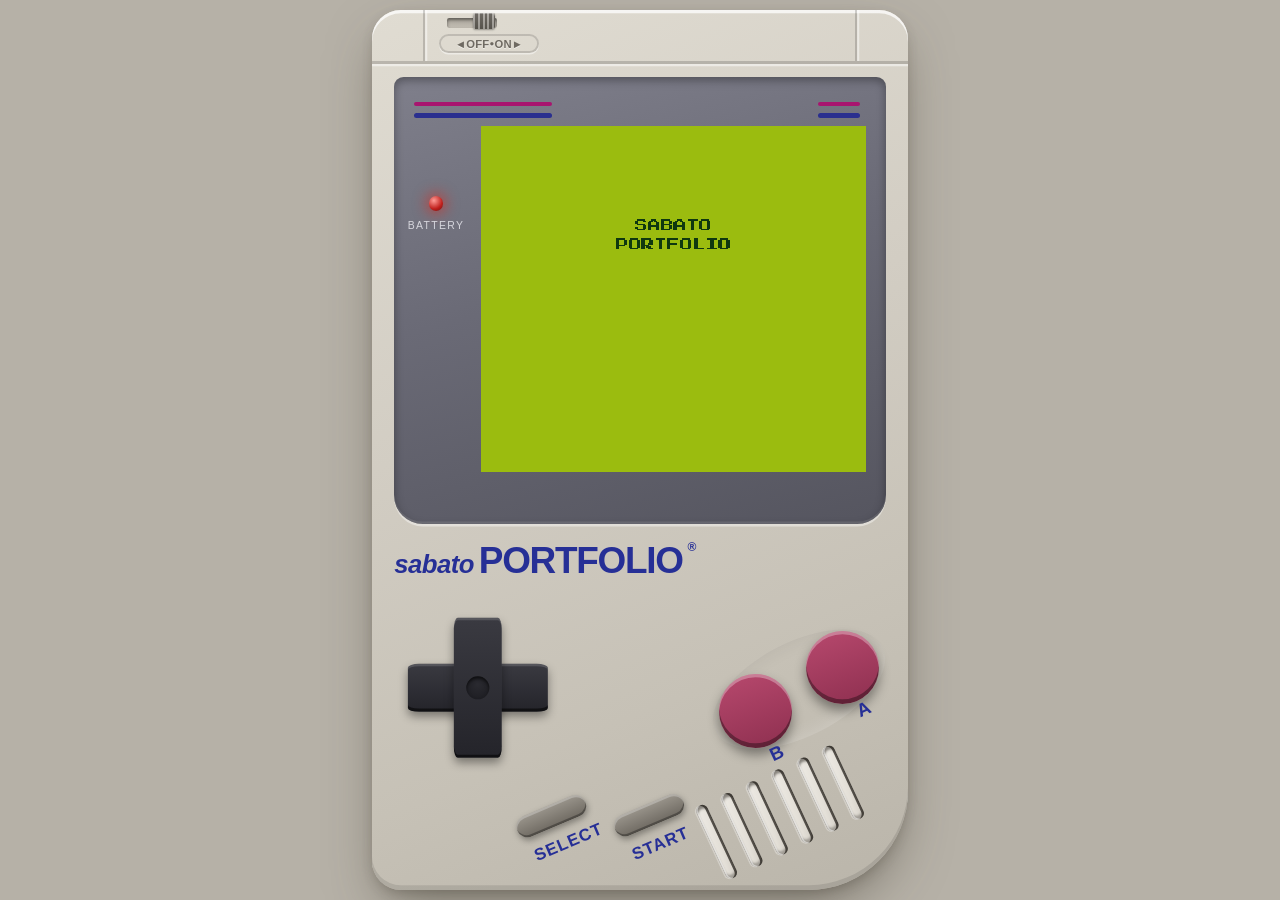
==== index.html @ 958992cc "Tasti e serigrafie più vicini alla foto Attorno ad A e B c'è una conca ovale inclinata come il loro " ====
<!DOCTYPE html>
<html lang="it">
<head>
<meta charset="utf-8">
<meta name="viewport" content="width=device-width, initial-scale=1, viewport-fit=cover">
<title>Sabato Portfolio</title>
<link rel="stylesheet" href="css/shell.css">
<link rel="stylesheet" href="css/screen.css">
</head>
<body>

<div class="deck" id="console">

  <!-- Labbro superiore: interruttore, solco orizzontale e i due solchi
       verticali vicino agli angoli. -->
  <div class="lip">
    <button class="power" id="power" type="button" aria-label="Accensione">
      <span class="power-rail"><span class="power-knob"></span></span>
      <span class="power-plate">&#9668;OFF<span>&#9679;</span>ON&#9658;</span>
    </button>
    <i class="lip-seam" aria-hidden="true"></i>
    <i class="lip-notch l" aria-hidden="true"></i>
    <i class="lip-notch r" aria-hidden="true"></i>
  </div>

  <!-- Cornice e schermo -->
  <div class="panel">
    <div class="panel-top">
      <span class="strip long"><i></i><i></i></span>
      <span class="strip short"><i></i><i></i></span>
    </div>
    <div class="panel-body">
      <div class="panel-side">
        <span class="led-dot" id="led"></span>
        <span class="led-label">BATTERY</span>
      </div>
      <div class="lcd">
        <canvas id="screen" width="240" height="216"></canvas>
      </div>
    </div>
  </div>

  <div class="brandbar">
    <div class="wordmark"><i>sabato</i><b>PORTFOLIO</b><sup>&reg;</sup></div>
  </div>

  <div class="controls">

    <!-- Croce direzionale -->
    <div class="pad-col">
      <div class="dpad">
        <span class="dpad-arm h"></span>
        <span class="dpad-arm v"></span>
        <span class="dpad-dot"></span>
        <button class="dpad-hit up"    data-btn="up"    type="button" aria-label="Su"></button>
        <button class="dpad-hit down"  data-btn="down"  type="button" aria-label="Giù"></button>
        <button class="dpad-hit left"  data-btn="left"  type="button" aria-label="Sinistra"></button>
        <button class="dpad-hit right" data-btn="right" type="button" aria-label="Destra"></button>
      </div>
    </div>

    <!-- Tasti azione -->
    <div class="ab-col">
      <div class="ab">
        <span class="ab-pad"></span>
        <button class="round b" data-btn="b" type="button" aria-label="B"></button>
        <span class="ab-label lb">B</span>
        <button class="round a" data-btn="a" type="button" aria-label="A"></button>
        <span class="ab-label la">A</span>
      </div>
    </div>

  </div>

  <div class="bottombar">
    <div class="pills">
      <span class="pill-wrap">
        <button class="pill" data-btn="select" type="button" aria-label="Select"></button>
        <span class="pill-label">SELECT</span>
      </span>
      <span class="pill-wrap">
        <button class="pill" data-btn="start" type="button" aria-label="Start"></button>
        <span class="pill-label">START</span>
      </span>
    </div>
    <div class="speaker"><i></i><i></i><i></i><i></i><i></i><i></i></div>
  </div>

</div>

<script type="module" src="js/main.js"></script>
</body>
</html>
---- css/shell.css ----
/* Disposizione della console.
   Verticale, uguale su tutti gli schermi: labbro con l'interruttore, schermo,
   logotipo, comandi, Start/Select e altoparlante.
   Lo sfondo della pagina è dello stesso grigio della plastica, solo un po' più
   scuro: il corpo della console ci si stacca sopra grazie all'ombra e a un
   bordo più chiaro, invece che per contrasto di colore.

   `--k` è il lato di un pixel del canvas in pixel veri. Tutto il resto è
   espresso in multipli di --k, quindi la console si ridimensiona intera
   cambiando quel solo numero. Le due divisioni qui sotto sono le proporzioni
   del corpo: 334 di larghezza per 548 di altezza.

     larghezza = 14 (bordo) + 306 (pannello) + 14 (bordo)                     = 334
     altezza   = 4 + 28 (labbro) + 10 + 278 (pannello) + 8 + 30 (logotipo)
                   + 12 + 104 (comandi) + 10 + 52 (barra bassa) + 12          = 548

   Se si cambia l'altezza di una banda va aggiornato anche il 548, che compare
   in quattro punti: qui, in `.deck`, nel `@supports` subito sotto e nelle due
   varianti dentro `@media (max-width: 700px)`. Altrimenti la console esce
   dalla finestra.

   Le misure dei dettagli (inclinazioni, distanze, corpi dei caratteri) sono
   prese dalla foto di un DMG-01 e riportate in unità di --k. */

*, *::before, *::after { box-sizing: border-box; margin: 0; padding: 0; }

html, body { height: 100%; }

body {
  display: grid;
  place-items: center;
  overflow: hidden;
  background: #b6b1a7;   /* grigio della plastica, un tono sotto al corpo */
  font-family: "Helvetica Neue", Arial, system-ui, sans-serif;
  -webkit-tap-highlight-color: transparent;
}

.deck {
  --ink: #262f96;   /* il blu delle serigrafie */
  --corpo: 306;     /* larghezza del pannello in unità di --k */
  --k: min((100vw - 20px) / 334, (100vh - 20px) / 548);

  position: relative;
  display: flex;
  flex-direction: column;
  align-items: center;
  justify-content: center;
  width: calc(334 * var(--k));
  height: calc(548 * var(--k));
  padding: calc(4 * var(--k)) calc(14 * var(--k)) calc(12 * var(--k));
  user-select: none;
  touch-action: manipulation;

  background: linear-gradient(158deg, #e0dcd2 0%, #d2cdc3 42%, #c6c1b6 74%, #bab5aa 100%);
  border-radius: calc(18 * var(--k)) calc(18 * var(--k)) calc(62 * var(--k)) calc(18 * var(--k));
  box-shadow:
    0 calc(14 * var(--k)) calc(34 * var(--k)) calc(-8 * var(--k)) rgba(60, 54, 44, .55),
    0 calc(3 * var(--k)) calc(8 * var(--k)) calc(-2 * var(--k)) rgba(60, 54, 44, .3),
    inset 0 calc(2 * var(--k)) 0 rgba(255, 255, 255, .75),
    inset 0 calc(-3 * var(--k)) 0 rgba(0, 0, 0, .1);
}

@supports (height: 100dvh) {
  .deck { --k: min((100vw - 20px) / 334, (100dvh - 20px) / 548); }
}

.deck button {
  border: 0;
  padding: 0;
  -webkit-appearance: none;
  appearance: none;
  font: inherit;
  color: inherit;
  cursor: pointer;
}

/* ---------- labbro superiore ---------- */

/* Sull'originale la fascia in alto è un labbro rialzato, delimitato da un
   solco che attraversa tutta la larghezza e da due solchi verticali vicino
   agli angoli. I solchi sono incisi, quindi ognuno è una riga scura con
   subito accanto una riga chiara: la luce viene da sopra a sinistra.
   Le tre linee si posizionano sul corpo, non sul labbro, così ignorano il
   padding e arrivano ai bordi. */
.lip {
  flex: 0 0 auto;
  width: 100%;
  height: calc(28 * var(--k));
  display: flex;
  align-items: flex-start;
}

.lip-seam, .lip-notch {
  position: absolute;
  background: rgba(0, 0, 0, .17);
  pointer-events: none;
}

.lip-seam {
  left: 0;
  right: 0;
  top: calc(32 * var(--k));
  height: calc(1.4 * var(--k));
  box-shadow: 0 calc(1.4 * var(--k)) 0 rgba(255, 255, 255, .5);
}

.lip-notch {
  top: 0;
  height: calc(32 * var(--k));
  width: calc(1.4 * var(--k));
  box-shadow: calc(1.4 * var(--k)) 0 0 rgba(255, 255, 255, .5);
}

.lip-notch.l { left: 9.5%; }
.lip-notch.r { left: 90%; }

/* ---------- interruttore ---------- */

/* Ovale inciso con dentro ◄OFF•ON►, e sopra la feritoia in cui scorre il
   cursore: sulla foto il cursore sta sopra la parte sinistra dell'ovale, non
   accanto. */
.power {
  position: relative;
  flex: 0 0 auto;
  margin-left: calc(28 * var(--k));
  margin-top: calc(1 * var(--k));
  width: calc(62 * var(--k));
  height: calc(22 * var(--k));
  background: transparent;
}

.power-rail {
  position: absolute;
  top: 0;
  left: 8%;
  width: 50%;
  height: calc(6 * var(--k));
  border-radius: calc(1.5 * var(--k));
  background: linear-gradient(#a9a49a, #c2bdb3);
  box-shadow: inset 0 calc(1.2 * var(--k)) calc(2 * var(--k)) rgba(0, 0, 0, .45);
}

.power-knob {
  position: absolute;
  top: calc(-3 * var(--k));
  bottom: calc(-1 * var(--k));
  left: 52%;
  width: 44%;
  border-radius: calc(1.5 * var(--k));
  background:
    repeating-linear-gradient(90deg,
      rgba(255, 255, 255, .3) 0, rgba(255, 255, 255, .3) calc(1.2 * var(--k)),
      rgba(0, 0, 0, .22) calc(1.2 * var(--k)), rgba(0, 0, 0, .22) calc(3 * var(--k))),
    linear-gradient(#8d8880, #6d6961);
  box-shadow: inset 0 1px 0 rgba(255, 255, 255, .35), 0 1px 2px rgba(0, 0, 0, .35);
  transition: left .12s ease-out;
}

.deck.off .power-knob { left: 2%; }

.power-plate {
  position: absolute;
  left: 0;
  right: 0;
  bottom: 0;
  height: calc(12 * var(--k));
  display: flex;
  align-items: center;
  justify-content: center;
  border-radius: 999px;
  font-size: calc(7 * var(--k));
  font-weight: 700;
  letter-spacing: .02em;
  color: #6f6a62;
  white-space: nowrap;
  text-shadow: 0 calc(.8 * var(--k)) 0 rgba(255, 255, 255, .55);
  box-shadow:
    inset 0 0 0 calc(1.2 * var(--k)) rgba(0, 0, 0, .14),
    0 calc(1 * var(--k)) 0 rgba(255, 255, 255, .45);
}

.power-plate span { font-size: .7em; vertical-align: .15em; }

/* ---------- cornice e schermo ---------- */

/* Come sull'originale la cornice è più larga a sinistra: lì stanno il LED e la
   scritta BATTERY. Sopra lo schermo c'è la fascia con le due coppie di righe
   colorate — lunga a sinistra, corta a destra, come sulla foto, dove in mezzo
   passa la scritta di Nintendo che qui non si riproduce.
   larghezza = 8 (bordo) + 36 (striscia) + 10 (stacco) + 240 (schermo) + 12 (bordo) = 306
   altezza   = 10 (bordo) + 20 (fascia) + 8 + 216 (schermo) + 24 (bordo)            = 278 */
.panel {
  flex: 0 0 auto;
  margin-top: calc(10 * var(--k));
  width: calc(var(--corpo) * var(--k));
  height: calc(278 * var(--k));
  padding: calc(10 * var(--k)) calc(12 * var(--k)) calc(24 * var(--k)) calc(8 * var(--k));
  display: flex;
  flex-direction: column;
  border-radius: calc(6 * var(--k)) calc(6 * var(--k)) calc(18 * var(--k)) calc(18 * var(--k));
  background: linear-gradient(165deg, #7f7f8b 0%, #6a6a76 45%, #55555f 100%);
  box-shadow:
    inset 0 calc(2 * var(--k)) calc(6 * var(--k)) rgba(0, 0, 0, .35),
    inset 0 calc(-1.5 * var(--k)) 0 rgba(255, 255, 255, .12),
    0 calc(1.5 * var(--k)) 0 rgba(255, 255, 255, .4);
}

.panel-top {
  flex: 0 0 auto;
  height: calc(20 * var(--k));
  padding: 0 calc(4 * var(--k));
  display: flex;
  align-items: center;
  justify-content: space-between;
}

.strip { display: flex; flex-direction: column; gap: calc(4 * var(--k)); }

.strip i { display: block; height: calc(3 * var(--k)); border-radius: 999px; }
.strip i:first-child { background: #a8156f; }
.strip i:last-child  { background: #2a2f8f; }

.strip.long  i { width: calc(86 * var(--k)); }
.strip.short i { width: calc(26 * var(--k)); }

.panel-body {
  flex: 1 1 auto;
  display: flex;
  align-items: flex-start;
  gap: calc(10 * var(--k));
}

/* Sulla foto il LED sta a un quarto dell'altezza dello schermo, non in cima. */
.panel-side {
  width: calc(36 * var(--k));
  padding-top: calc(44 * var(--k));
  display: flex;
  flex-direction: column;
  align-items: center;
  gap: calc(6 * var(--k));
}

.led-dot {
  width: calc(9 * var(--k));
  height: calc(9 * var(--k));
  border-radius: 50%;
  background: radial-gradient(circle at 35% 30%, #ff9a94, #c0201c 60%, #6d0f0d);
  box-shadow: 0 0 calc(8 * var(--k)) calc(2 * var(--k)) rgba(220, 40, 30, .55);
}

.deck.off .led-dot {
  background: radial-gradient(circle at 35% 30%, #7c605e, #4d2b2a 60%, #331b1a);
  box-shadow: none;
}

.led-label {
  font-size: calc(6.5 * var(--k));
  font-weight: 500;          /* sull'originale è una serigrafia sottile */
  letter-spacing: .13em;
  color: #d6d6dd;
  white-space: nowrap;
}

.lcd {
  width: calc(240 * var(--k));
  height: calc(216 * var(--k));
  background: #9bbc0f;
  box-shadow:
    inset 0 0 0 calc(1.5 * var(--k)) rgba(0, 0, 0, .4),
    inset 0 calc(1.5 * var(--k)) calc(5 * var(--k)) rgba(0, 0, 0, .3);
}

/* ---------- logotipo, sotto lo schermo ---------- */

/* Sulla foto il logotipo sta sotto lo schermo e parte dal bordo sinistro
   della cornice: non è centrato. */
.brandbar {
  flex: 0 0 auto;
  margin-top: calc(8 * var(--k));
  width: calc(var(--corpo) * var(--k));
  height: calc(30 * var(--k));
  display: flex;
  align-items: center;
}

.wordmark {
  display: flex;
  align-items: baseline;
  gap: calc(3 * var(--k));
  color: var(--ink);
  white-space: nowrap;
}

.wordmark i { font-size: calc(16 * var(--k)); font-style: italic; font-weight: 700; letter-spacing: -.02em; }
.wordmark b { font-size: calc(23 * var(--k)); font-weight: 900; letter-spacing: -.035em; }
.wordmark sup { font-size: calc(7.5 * var(--k)); font-weight: 700; align-self: flex-start; }

/* ---------- comandi: croce a sinistra, A e B a destra ---------- */

.controls {
  flex: 0 0 auto;
  margin-top: calc(12 * var(--k));
  width: 100%;
  height: calc(104 * var(--k));
  display: flex;
  align-items: center;
  justify-content: space-between;
}

.pad-col, .ab-col { width: calc(104 * var(--k)); }

.dpad { position: relative; width: 100%; aspect-ratio: 1; }

.dpad-arm {
  position: absolute;
  left: 50%;
  top: 50%;
  transform: translate(-50%, -50%);
  border-radius: 8%;
  background: linear-gradient(#3a3a41, #24242a);
  box-shadow:
    inset 0 calc(1.5 * var(--k)) 0 rgba(255, 255, 255, .14),
    inset 0 calc(-2 * var(--k)) 0 rgba(0, 0, 0, .55),
    0 calc(3 * var(--k)) calc(6 * var(--k)) rgba(0, 0, 0, .4);
}

.dpad-arm.h { width: 84%; height: 29%; }
.dpad-arm.v { width: 29%; height: 84%; }

.dpad-dot {
  position: absolute;
  left: 50%;
  top: 50%;
  width: 14%;
  aspect-ratio: 1;
  transform: translate(-50%, -50%);
  border-radius: 50%;
  background: radial-gradient(circle at 50% 35%, #2a2a30, #1b1b20);
  box-shadow: inset 0 calc(1.5 * var(--k)) calc(2 * var(--k)) rgba(0, 0, 0, .6);
}

.dpad-hit { position: absolute; background: transparent; }
.dpad-hit.up    { left: 35.5%; top: 6%;    width: 29%; height: 44%; }
.dpad-hit.down  { left: 35.5%; top: 50%;   width: 29%; height: 44%; }
.dpad-hit.left  { left: 6%;    top: 35.5%; width: 44%; height: 29%; }
.dpad-hit.right { left: 50%;   top: 35.5%; width: 44%; height: 29%; }

.ab { position: relative; width: 100%; aspect-ratio: 1; }

/* Sulla foto i due tasti stanno dentro una conca ovale appena accennata,
   inclinata come il loro asse: si legge solo per il filo di luce sul bordo
   basso e l'ombra su quello alto. Misure prese dalla foto: asse maggiore
   quanto i due tasti più un margine, minore poco più del diametro. */
.ab-pad {
  position: absolute;
  left: 48%;
  top: 51%;
  width: 112%;
  height: 56%;
  transform: translate(-50%, -50%) rotate(-27deg);
  border-radius: 50%;
  pointer-events: none;
  box-shadow:
    inset 0 calc(5 * var(--k)) calc(11 * var(--k)) calc(-4 * var(--k)) rgba(0, 0, 0, .06),
    inset 0 calc(-5 * var(--k)) calc(11 * var(--k)) calc(-4 * var(--k)) rgba(255, 255, 255, .22);
}

.round {
  position: absolute;
  width: 44%;
  aspect-ratio: 1;
  border-radius: 50%;
  background: linear-gradient(160deg, #b8496e 0%, #8d2f4f 100%);
  box-shadow:
    inset 0 calc(2 * var(--k)) 0 rgba(255, 255, 255, .3),
    inset 0 calc(-3 * var(--k)) 0 rgba(0, 0, 0, .35),
    0 calc(4 * var(--k)) calc(7 * var(--k)) rgba(0, 0, 0, .4);
}

.round.b { left: 0;   top: 42%; }
.round.a { left: 52%; top: 16%; }

/* Sulla foto le lettere sono inclinate come l'asse dei due tasti e stanno
   sotto a destra del proprio tasto, alla stessa distanza tutte e due.
   Il corpo viene dalla foto; lo spessore no, lì l'asta è più sottile, ma in
   grassetto si leggono meglio ai corpi piccoli. */
.ab-label {
  position: absolute;
  font-size: calc(11.5 * var(--k));
  font-weight: 700;
  letter-spacing: .04em;
  color: var(--ink);
  transform: translate(-50%, -50%) rotate(-25deg);
}

.ab-label.lb { left: 35%; top: 89%; }
.ab-label.la { left: 87%; top: 63%; }

/* ---------- barra bassa: start, select, altoparlante ---------- */

.bottombar {
  position: relative;
  flex: 0 0 auto;
  margin-top: calc(10 * var(--k));
  width: 100%;
  height: calc(52 * var(--k));
  display: flex;
  align-items: center;
  padding-left: calc(78 * var(--k));
}

/* Sulla foto le due pastiglie sono inclinate ma **appoggiate alla stessa
   riga**: i loro centri stanno alla stessa altezza, a 60 unità di distanza.
   Ruotare il gruppo intero invece che le due pastiglie una per una alzava
   START sopra SELECT, che sull'originale non succede. */
.pills {
  display: flex;
  align-items: flex-start;
  gap: calc(12 * var(--k));
}

/* L'etichetta parte dal bordo sinistro della pastiglia e sborda a destra,
   come sulla foto: non è centrata sotto. */
.pill-wrap {
  display: flex;
  flex-direction: column;
  align-items: flex-start;
  gap: calc(6 * var(--k));
  transform: rotate(-23deg);
}

.pill {
  width: calc(46 * var(--k));
  height: calc(14 * var(--k));
  border-radius: 999px;
  background: linear-gradient(#9a958c, #6f6a62);
  box-shadow:
    inset 0 calc(1.5 * var(--k)) 0 rgba(255, 255, 255, .25),
    inset 0 calc(-1.5 * var(--k)) 0 rgba(0, 0, 0, .3),
    0 calc(2 * var(--k)) calc(4 * var(--k)) rgba(0, 0, 0, .35);
}

/* Il corpo viene dalla foto — le lettere sono alte quanto quelle di A e B —
   lo spessore no: sull'originale l'asta è più sottile. */
.pill-label {
  margin-left: calc(4 * var(--k));
  font-size: calc(10.5 * var(--k));
  font-weight: 700;
  letter-spacing: .06em;
  color: var(--ink);
}

/* Sulla foto le sei fessure sono perpendicolari a un asse che sale verso
   destra di 25°: si ottengono con barrette verticali e il gruppo intero
   ruotato, non inclinando le singole barrette. Ancorando l'angolo in basso a
   destra la rotazione fa scendere quelle di sinistra, che è l'andamento della
   foto. Il gruppo è più alto della barra e sale dietro il tasto B, come
   sull'originale, quindi sta in posizione assoluta: restando dentro
   `.bottombar` — larga quanto il pannello — l'ancoraggio resta giusto anche a
   schermo pieno in verticale. */
.speaker {
  position: absolute;
  right: calc(12 * var(--k));
  bottom: calc(34 * var(--k));
  display: flex;
  gap: calc(10 * var(--k));
  transform: rotate(-25deg);
  transform-origin: 100% 100%;
}

/* Fessure incise nella plastica, non barrette in rilievo: sulla foto il canale
   è chiaro quasi quanto la scocca, e quello che si vede è il filo scuro sul
   bordo destro, dove la parete taglia la luce. Riempirle di scuro le fa
   sembrare sbarre appoggiate sopra. */
.speaker i {
  display: block;
  width: calc(7.5 * var(--k));
  height: calc(50 * var(--k));
  border-radius: 999px;
  background: linear-gradient(100deg, #efece6 0%, #e3dfd7 60%, #d2cdc4 100%);
  box-shadow:
    inset calc(-1.6 * var(--k)) 0 0 rgba(35, 31, 26, .72),
    inset calc(1 * var(--k)) 0 0 rgba(255, 255, 255, .5),
    inset 0 calc(2.5 * var(--k)) calc(1.5 * var(--k)) rgba(35, 31, 26, .5),
    inset 0 calc(-2.5 * var(--k)) calc(1.5 * var(--k)) rgba(35, 31, 26, .32),
    calc(-1 * var(--k)) 0 0 rgba(255, 255, 255, .3);
}

/* ---------- feedback alla pressione ---------- */

.round:active, .round.pressed { filter: brightness(.85); transform: translateY(calc(2 * var(--k))); }
.pill:active, .pill.pressed { filter: brightness(.85); transform: translateY(calc(2 * var(--k))); }

.dpad.pressed-up .dpad-arm.v,
.dpad.pressed-down .dpad-arm.v,
.dpad.pressed-left .dpad-arm.h,
.dpad.pressed-right .dpad-arm.h { filter: brightness(1.3); }

/* ---------- schermi stretti: questione di spazio ---------- */

/* La disposizione non cambia. Sparisce solo la scritta BATTERY e la striscia
   si assottiglia: su un telefono si mangerebbe un sesto della larghezza dello
   schermo, che lì è il vincolo che conta.
   larghezza = 8 (bordo) + 16 (striscia) + 10 (stacco) + 240 + 12 = 286
   corpo     = 10 + 286 + 10 = 306 */
@media (max-width: 700px) {
  .deck {
    --corpo: 286;
    --k: min((100vw - 12px) / 306, (100vh - 12px) / 548);
    width: calc(306 * var(--k));
    padding-left: calc(10 * var(--k));
    padding-right: calc(10 * var(--k));
  }

  @supports (height: 100dvh) {
    .deck { --k: min((100vw - 12px) / 306, (100dvh - 12px) / 548); }
  }

  .panel-side { width: calc(16 * var(--k)); padding-top: calc(40 * var(--k)); }
  .led-label { display: none; }
  .strip.long i { width: calc(78 * var(--k)); }
  .pad-col, .ab-col { width: calc(100 * var(--k)); }
  .bottombar { padding-left: calc(58 * var(--k)); }
}

/* ---------- telefono o finestra verticale: questione di stile ---------- */

/* Qui la sagoma della console non ha senso: non c'è spazio attorno a cui
   staccarsi, e un corpo delimitato dentro uno schermo già stretto sembra un
   riquadro appiccicato. La plastica riempie tutto e restano solo schermo e
   comandi. Le bande si allineano al pannello, altrimenti su uno schermo largo
   in verticale croce e tasti finirebbero ai bordi. */
@media (max-width: 700px), (orientation: portrait) {
  body { background: #cbc6bc; }

  .deck {
    width: 100%;
    height: 100%;
    padding-left: 0;
    padding-right: 0;
    background: none;
    border-radius: 0;
    box-shadow: none;
    /* A schermo pieno lo spazio che avanza non va lasciato ai bordi, altrimenti
       logotipo e altoparlante restano a mezz'aria in mezzo allo schermo. La
       larghezza del pannello è già al massimo — la decide la larghezza della
       finestra — quindi l'unica cosa che può crescere è il vuoto. Se lo si
       divide in parti uguali fra le bande si aprono tre buchi; darlo tutto
       alla fascia dei comandi, che i tasti riempiono al centro, tiene lo
       schermo in alto e Start/Select in fondo. */
    justify-content: flex-start;
  }

  .controls { flex: 1 1 auto; height: auto; min-height: calc(104 * var(--k)); }

  .lip, .brandbar, .controls, .bottombar { width: calc(var(--corpo) * var(--k)); }

  /* Il labbro non ha più i bordi del corpo su cui appoggiarsi: le linee si
     fermano al pannello come tutto il resto. */
  .lip-seam { left: 50%; width: calc(var(--corpo) * var(--k)); right: auto; transform: translateX(-50%); }
  .lip-notch.l { left: calc(50% - var(--corpo) * var(--k) / 2 + 6 * var(--k)); }
  .lip-notch.r { left: calc(50% + var(--corpo) * var(--k) / 2 - 8 * var(--k)); }
}

/* ---------- finestre molto basse ---------- */

/* Un telefono ruotato in orizzontale è largo ma altissimo pochi centinaia di
   pixel: con la disposizione verticale lo schermo scenderebbe sotto i 200px e
   il testo a 6px, illeggibile. Qui si smette di far entrare tutto nella
   finestra: la console si dimensiona sulla larghezza e la pagina scorre. */
@media (orientation: landscape) and (max-height: 520px) {
  body {
    overflow-y: auto;
    align-items: start;
  }

  .deck {
    --k: min((100vw - 20px) / 334, 1.4px);
    height: auto;
    padding-top: calc(8 * var(--k));
    padding-bottom: calc(16 * var(--k));
  }
}

@media (prefers-reduced-motion: reduce) {
  .power-knob { transition: none; }
}
---- css/screen.css ----
/* Schermo LCD: il canvas è di 240x216 pixel veri, ingranditi via CSS.
   `image-rendering: pixelated` fa un upscaling nearest-neighbour, quindi i
   pixel restano netti a qualunque fattore di scala, anche frazionario.
   La dimensione arriva da `--k`, il lato di un pixel, calcolato in shell.css. */

@font-face {
  font-family: "Press Start 2P";
  src: url("../fonts/press-start-2p.woff2") format("woff2");
  font-weight: 400;
  font-style: normal;
  font-display: block;
}

#screen {
  display: block;
  width: calc(240 * var(--k));
  height: calc(216 * var(--k));
  image-rendering: pixelated;
}

/* Console spenta: lo schermo si smorza. */
.deck.off .lcd { filter: brightness(.35) saturate(.4); }
.deck.off #screen { opacity: .25; }

.lcd { transition: filter .18s ease-out; }

@media (prefers-reduced-motion: reduce) {
  .lcd { transition: none; }
}
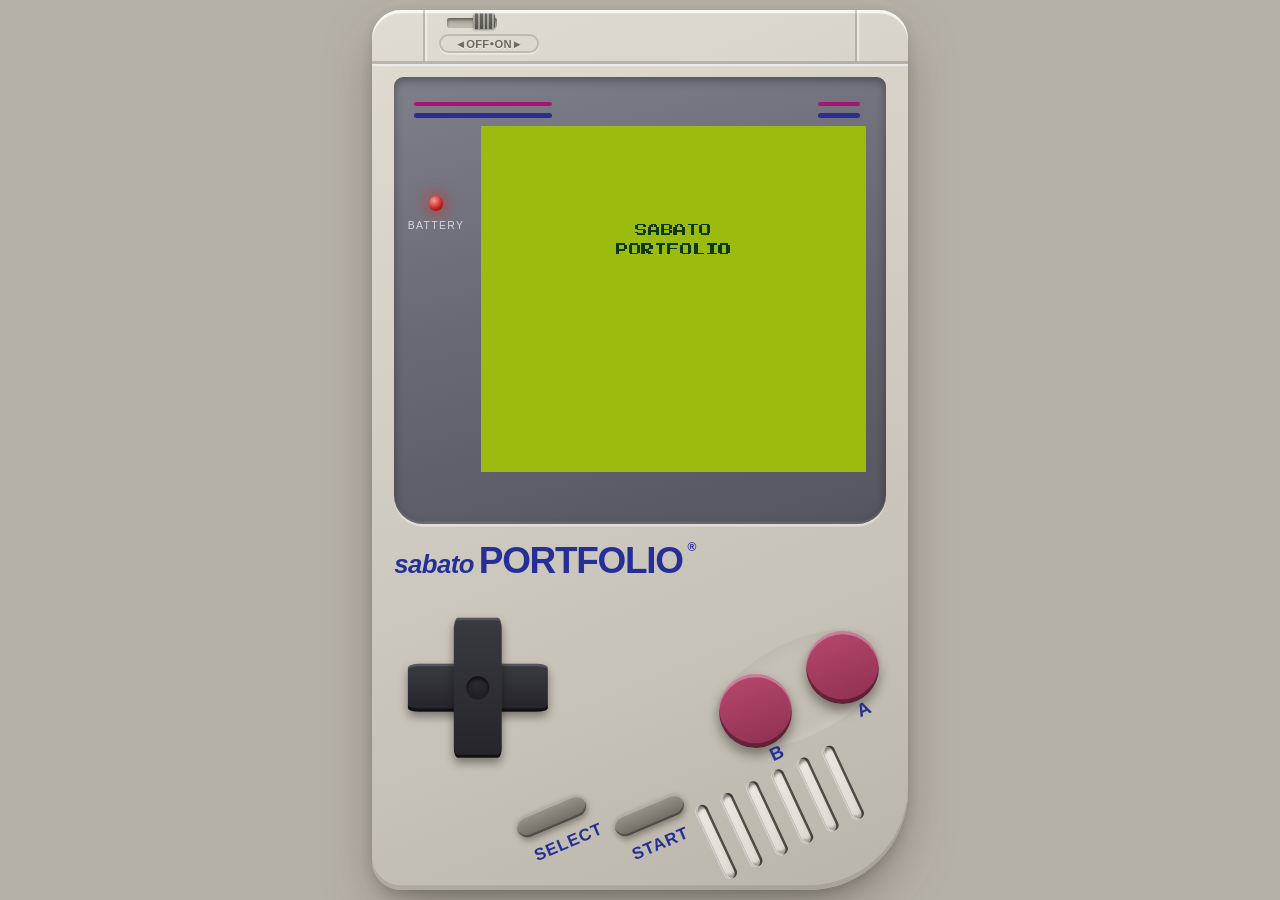
==== commit e09c75df: "Aggiunge Google Analytics" ====
--- a/index.html
+++ b/index.html
@@ -1,6 +1,15 @@
 <!DOCTYPE html>
 <html lang="it">
 <head>
+<!-- Google tag (gtag.js) -->
+<script async src="https://www.googletagmanager.com/gtag/js?id=G-4P77DPPF9D"></script>
+<script>
+  window.dataLayer = window.dataLayer || [];
+  function gtag(){dataLayer.push(arguments);}
+  gtag('js', new Date());
+
+  gtag('config', 'G-4P77DPPF9D');
+</script>
 <meta charset="utf-8">
 <meta name="viewport" content="width=device-width, initial-scale=1, viewport-fit=cover">
 <title>Sabato Portfolio</title>
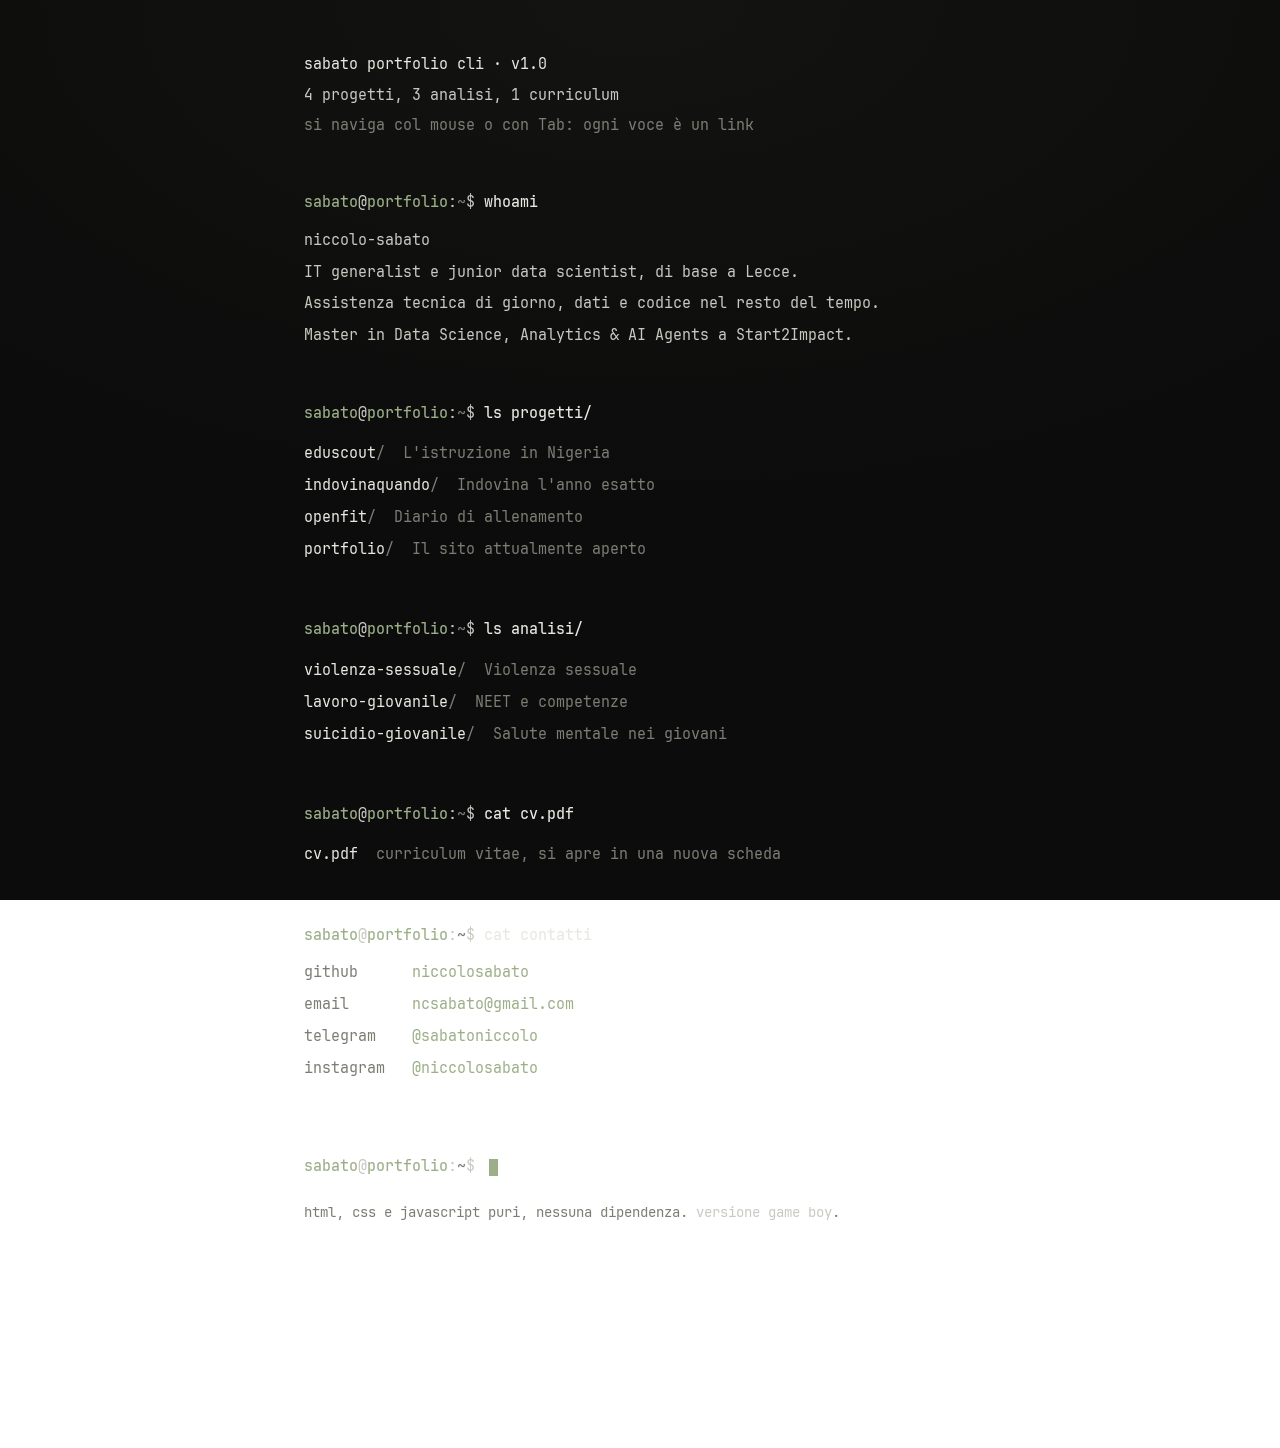
==== commit 314ae164: "Sabato Portfolio CLI: il portfolio in stile terminale Pagina unica che si legge come lo scrollback d" ====
--- a/index.html
+++ b/index.html
@@ -1,7 +1,7 @@
 <!DOCTYPE html>
 <html lang="it">
 <head>
-<!-- Google tag (gtag.js) -->
+<!-- Google tag (gtag.js), stesso ID del sito Game Boy -->
 <script async src="https://www.googletagmanager.com/gtag/js?id=G-4P77DPPF9D"></script>
 <script>
   window.dataLayer = window.dataLayer || [];
@@ -12,89 +12,52 @@
 </script>
 <meta charset="utf-8">
 <meta name="viewport" content="width=device-width, initial-scale=1, viewport-fit=cover">
-<title>Sabato Portfolio</title>
-<link rel="stylesheet" href="css/shell.css">
-<link rel="stylesheet" href="css/screen.css">
+<title>Sabato Portfolio CLI</title>
+<meta name="description" content="Portfolio di Niccolò Sabato, in stile terminale: progetti software e analisi statistiche.">
+<meta name="theme-color" content="#0c0c0c">
+<link rel="icon" href="data:image/svg+xml,%3Csvg xmlns='http://www.w3.org/2000/svg' viewBox='0 0 16 16'%3E%3Crect width='16' height='16' fill='%230c0c0c'/%3E%3Ctext x='2' y='12.5' font-family='monospace' font-size='11' fill='%239caf88'%3E%26gt;_%3C/text%3E%3C/svg%3E">
+<link rel="stylesheet" href="css/terminal.css">
+<script>
+  // Prima del primo fotogramma: dice al CSS che JS c'è (i blocchi partono
+  // nascosti e si stampano quando entrano in vista) e se l'utente vuole
+  // meno animazioni (tutto immediato, niente macchina da scrivere).
+  document.documentElement.classList.add("js");
+  if (matchMedia("(prefers-reduced-motion: reduce)").matches) {
+    document.documentElement.classList.add("istantaneo");
+  }
+</script>
 </head>
 <body>
 
-<div class="deck" id="console">
+<div id="terminale">
+  <h1 class="fuori-schermo">Portfolio di Niccolò Sabato</h1>
 
-  <!-- Labbro superiore: interruttore, solco orizzontale e i due solchi
-       verticali vicino agli angoli. -->
-  <div class="lip">
-    <button class="power" id="power" type="button" aria-label="Accensione">
-      <span class="power-rail"><span class="power-knob"></span></span>
-      <span class="power-plate">&#9668;OFF<span>&#9679;</span>ON&#9658;</span>
-    </button>
-    <i class="lip-seam" aria-hidden="true"></i>
-    <i class="lip-notch l" aria-hidden="true"></i>
-    <i class="lip-notch r" aria-hidden="true"></i>
-  </div>
+  <!-- Righe di avvio, riempite da js/main.js -->
+  <div id="boot" class="blocco" aria-live="off"></div>
 
-  <!-- Cornice e schermo -->
-  <div class="panel">
-    <div class="panel-top">
-      <span class="strip long"><i></i><i></i></span>
-      <span class="strip short"><i></i><i></i></span>
+  <!-- Le sezioni (whoami, progetti, analisi, cv, contatti) le costruisce
+       js/render.js a partire dai file in data/ -->
+  <main id="contenuto"></main>
+
+  <footer id="fine" class="blocco">
+    <div class="righe">
+      <p class="riga-comando">
+        <span class="prompt"><b>sabato</b>@<b>portfolio</b>:<span class="perc">~</span>$</span>
+        <span class="cursore" aria-hidden="true"></span>
+      </p>
+      <p class="nota-fine">
+        html, css e javascript puri, nessuna dipendenza.
+        <a href="https://niccolosabato.github.io">versione game boy</a>.
+      </p>
     </div>
-    <div class="panel-body">
-      <div class="panel-side">
-        <span class="led-dot" id="led"></span>
-        <span class="led-label">BATTERY</span>
-      </div>
-      <div class="lcd">
-        <canvas id="screen" width="240" height="216"></canvas>
-      </div>
-    </div>
-  </div>
+  </footer>
 
-  <div class="brandbar">
-    <div class="wordmark"><i>sabato</i><b>PORTFOLIO</b><sup>&reg;</sup></div>
-  </div>
-
-  <div class="controls">
-
-    <!-- Croce direzionale -->
-    <div class="pad-col">
-      <div class="dpad">
-        <span class="dpad-arm h"></span>
-        <span class="dpad-arm v"></span>
-        <span class="dpad-dot"></span>
-        <button class="dpad-hit up"    data-btn="up"    type="button" aria-label="Su"></button>
-        <button class="dpad-hit down"  data-btn="down"  type="button" aria-label="Giù"></button>
-        <button class="dpad-hit left"  data-btn="left"  type="button" aria-label="Sinistra"></button>
-        <button class="dpad-hit right" data-btn="right" type="button" aria-label="Destra"></button>
-      </div>
-    </div>
-
-    <!-- Tasti azione -->
-    <div class="ab-col">
-      <div class="ab">
-        <span class="ab-pad"></span>
-        <button class="round b" data-btn="b" type="button" aria-label="B"></button>
-        <span class="ab-label lb">B</span>
-        <button class="round a" data-btn="a" type="button" aria-label="A"></button>
-        <span class="ab-label la">A</span>
-      </div>
-    </div>
-
-  </div>
-
-  <div class="bottombar">
-    <div class="pills">
-      <span class="pill-wrap">
-        <button class="pill" data-btn="select" type="button" aria-label="Select"></button>
-        <span class="pill-label">SELECT</span>
-      </span>
-      <span class="pill-wrap">
-        <button class="pill" data-btn="start" type="button" aria-label="Start"></button>
-        <span class="pill-label">START</span>
-      </span>
-    </div>
-    <div class="speaker"><i></i><i></i><i></i><i></i><i></i><i></i></div>
-  </div>
-
+  <noscript>
+    <p class="avviso-noscript">
+      Questo sito ha bisogno di JavaScript: i contenuti vengono costruiti
+      all'apertura a partire dai file in <code>data/</code>.
+    </p>
+  </noscript>
 </div>
 
 <script type="module" src="js/main.js"></script>
--- a/css/terminal.css
+++ b/css/terminal.css
@@ -0,0 +1,334 @@
+/* Sabato Portfolio CLI: la pagina è lo scrollback di una sessione di
+   terminale. Tema scuro, grigi neutri, un solo accento verde salvia.
+   Le animazioni di stampa (macchina da scrivere sui comandi, righe che
+   compaiono in sequenza) sono tutte in CSS: JS aggiunge solo le classi
+   .visto ai blocchi quando entrano in vista e le variabili --n, --t-cmd, --i.
+
+   Stati del documento (classi su <html>, messe dallo script inline in testa):
+   - .js           c'è JavaScript: i blocchi non ancora .visto restano invisibili
+   - .istantaneo   animazioni azzerate: prefers-reduced-motion, oppure l'utente
+                   ha cliccato/premuto un tasto durante una stampa (vedi main.js)
+
+   Senza .js il CSS non nasconde niente: la pagina resta leggibile. */
+
+/* ---------------------------------------------------------------- font --- */
+
+@font-face {
+  font-family: "JetBrains Mono";
+  src: url("../fonts/jetbrains-mono-400.woff2") format("woff2");
+  font-weight: 400;
+  font-style: normal;
+  font-display: swap;
+}
+@font-face {
+  font-family: "JetBrains Mono";
+  src: url("../fonts/jetbrains-mono-500.woff2") format("woff2");
+  font-weight: 500;
+  font-style: normal;
+  font-display: swap;
+}
+@font-face {
+  font-family: "JetBrains Mono";
+  src: url("../fonts/jetbrains-mono-700.woff2") format("woff2");
+  font-weight: 700;
+  font-style: normal;
+  font-display: swap;
+}
+
+/* ------------------------------------------------------------- palette --- */
+
+:root {
+  --sfondo: #0c0c0c;
+  --testo: #c9c9c2;
+  --luminoso: #e9e9e2;
+  --tenue: #7d7d74;
+  --accento: #9caf88;
+  --accento-luce: #b6c5a2;
+  --filo: #262622;
+  --rilievo: #141412;
+  --misura: 46rem;
+}
+
+/* ---------------------------------------------------------------- base --- */
+
+* { box-sizing: border-box; }
+
+html {
+  -webkit-text-size-adjust: 100%;
+  scrollbar-color: #2c2c27 var(--sfondo);
+}
+
+body {
+  margin: 0;
+  min-height: 100dvh;
+  background:
+    radial-gradient(130% 100% at 50% 0%, #131311 0%, var(--sfondo) 55%)
+    fixed;
+  color: var(--testo);
+  font: 400 15px/1.75 "JetBrains Mono", ui-monospace, "Cascadia Mono",
+        Menlo, Consolas, monospace;
+}
+
+::selection {
+  background: var(--accento);
+  color: var(--sfondo);
+}
+
+#terminale {
+  max-width: var(--misura);
+  margin: 0 auto;
+  padding: clamp(18px, 5vh, 56px) clamp(16px, 4vw, 32px) 0;
+}
+
+.fuori-schermo {
+  position: absolute;
+  width: 1px;
+  height: 1px;
+  overflow: hidden;
+  clip-path: inset(50%);
+  white-space: nowrap;
+}
+
+a {
+  color: var(--accento);
+  text-decoration: none;
+}
+a:hover {
+  color: var(--accento-luce);
+  text-decoration: underline;
+  text-underline-offset: 3px;
+}
+
+:is(a, button):focus-visible {
+  outline: 1px solid var(--accento);
+  outline-offset: 3px;
+  border-radius: 1px;
+}
+
+::-webkit-scrollbar { width: 10px; }
+::-webkit-scrollbar-track { background: var(--sfondo); }
+::-webkit-scrollbar-thumb {
+  background: #2c2c27;
+  border: 2px solid var(--sfondo);
+  border-radius: 5px;
+}
+
+.avviso-noscript {
+  color: var(--luminoso);
+  border: 1px solid var(--filo);
+  padding: 0.8rem 1rem;
+}
+
+/* ------------------------------------------------------- prompt e righe --- */
+
+.prompt b {
+  color: var(--accento);
+  font-weight: 500;
+}
+.prompt .perc { color: var(--tenue); }
+
+.riga-comando {
+  margin: 0;
+  white-space: nowrap;
+  overflow-x: auto;
+  scrollbar-width: none;
+}
+.riga-comando::-webkit-scrollbar { display: none; }
+
+.comando {
+  color: var(--luminoso);
+  font-weight: 500;
+}
+
+/* Il comando si scrive da solo: larghezza che cresce a scatti di un
+   carattere. Funziona perché il font è monospace e l'unità ch è larga
+   esattamente un carattere. */
+html.js .comando {
+  display: inline-block;
+  max-width: 0;
+  overflow: hidden;
+  white-space: pre;
+  vertical-align: bottom;
+}
+html.js .visto > .riga-comando .comando {
+  animation: scrivi var(--t-cmd, 450ms) steps(var(--n, 12), end) forwards;
+}
+@keyframes scrivi {
+  to { max-width: calc(var(--n, 12) * 1ch + 4px); }
+}
+
+/* Le righe di output compaiono in sequenza, dopo il comando. */
+html.js .visto > .righe > * {
+  animation: riga 220ms ease-out both;
+  animation-delay: calc(var(--t-cmd, 450ms) + var(--i, 0) * 45ms);
+}
+@keyframes riga {
+  from {
+    opacity: 0;
+    transform: translateY(3px);
+  }
+  to {
+    opacity: 1;
+    transform: none;
+  }
+}
+
+/* Blocchi non ancora stampati: invisibili solo se JS è attivo. */
+html.js .blocco:not(.visto) { opacity: 0; }
+
+/* Salto delle animazioni: reduced-motion o richiesta dell'utente. Durata e
+   ritardo nulli mandano ogni animazione direttamente allo stato finale. */
+html.istantaneo .blocco:not(.visto) { opacity: 1; }
+html.istantaneo * {
+  animation-duration: 0s !important;
+  animation-delay: 0s !important;
+  transition-duration: 0s !important;
+}
+
+/* Cursore a blocco in fondo alla pagina. */
+.cursore {
+  display: inline-block;
+  width: 0.62em;
+  height: 1.15em;
+  margin-left: 0.5ch;
+  background: var(--accento);
+  vertical-align: text-bottom;
+  animation: lampeggio 1.15s steps(1) infinite;
+}
+@keyframes lampeggio { 50% { opacity: 0; } }
+
+/* ------------------------------------------------------------- blocchi --- */
+
+.blocco { margin-bottom: 1.2rem; }
+
+.blocco > .riga-comando {
+  margin: 3.2rem 0 0.7rem;
+}
+
+#boot { margin-top: 0.4rem; }
+#boot .righe > * { margin: 0 0 0.25rem; }
+#boot .versione { color: var(--luminoso); }
+
+.righe p { margin: 0 0 0.35rem; }
+
+/* ------------------------------------------------------- elenchi voci --- */
+
+.elenco {
+  list-style: none;
+  margin: 0;
+  padding: 0;
+}
+
+.riga-voce {
+  display: flex;
+  align-items: baseline;
+  gap: 2ch;
+  padding: 0.18rem 0;
+}
+
+/* Il nome è un link o un bottone vestito da link. */
+.nome {
+  color: var(--luminoso);
+  font: inherit;
+  background: none;
+  border: 0;
+  margin: 0;
+  padding: 0;
+  cursor: pointer;
+  text-align: left;
+  transition: color 120ms ease;
+}
+.nome:hover {
+  color: var(--accento-luce);
+  text-decoration: underline;
+  text-underline-offset: 3px;
+}
+.nome .slash { color: var(--tenue); }
+button.nome[aria-expanded="true"] { color: var(--accento); }
+
+.nota { color: var(--tenue); }
+
+/* Scheda del progetto, si apre sotto la riga al clic. */
+.scheda {
+  margin: 0.7rem 0 1.1rem;
+  padding: 0.55rem 0 0.55rem 1.1rem;
+  border-left: 2px solid var(--filo);
+  background: linear-gradient(90deg, var(--rilievo), transparent 55%);
+}
+.scheda[hidden] { display: none; }
+
+.scheda > .riga-comando { margin: 0 0 0.7rem; }
+
+.campi {
+  display: grid;
+  grid-template-columns: 8ch 1fr;
+  gap: 0.15rem 1.5ch;
+  margin: 0 0 0.9rem;
+}
+.campi dt { color: var(--tenue); }
+.campi dd { margin: 0; color: var(--luminoso); }
+
+.descrizione {
+  max-width: 62ch;
+  margin: 0 0 1rem;
+}
+
+.azioni {
+  display: flex;
+  flex-wrap: wrap;
+  gap: 0.6rem 2ch;
+  margin: 0;
+}
+.azioni .parentesi { color: var(--tenue); }
+.azioni a { font-weight: 500; }
+
+/* ----------------------------------------------------------- contatti --- */
+
+.contatto {
+  display: grid;
+  grid-template-columns: 11ch 1fr;
+  gap: 1ch;
+}
+.contatto .etichetta {
+  color: var(--tenue);
+  text-transform: lowercase;
+}
+.contatto a { overflow-wrap: anywhere; }
+
+/* --------------------------------------------------------------- fine --- */
+
+#fine {
+  margin-top: 4.5rem;
+  padding-bottom: max(4rem, 22vh);
+}
+#fine .riga-comando { margin: 0 0 1.4rem; }
+.nota-fine {
+  color: var(--tenue);
+  font-size: 0.85rem;
+}
+.nota-fine a { color: var(--testo); }
+.nota-fine a:hover { color: var(--accento-luce); }
+
+/* -------------------------------------------------------- schermi stretti */
+
+@media (max-width: 560px) {
+  body { font-size: 14px; }
+  .riga-voce {
+    flex-wrap: wrap;
+    gap: 0 2ch;
+  }
+  .nota { font-size: 0.92em; }
+  .campi { grid-template-columns: 7ch 1fr; }
+  .contatto { grid-template-columns: 10ch 1fr; }
+}
+
+/* ------------------------------------------------------------ meno moto --- */
+
+@media (prefers-reduced-motion: reduce) {
+  *, *::before, *::after {
+    animation-duration: 0s !important;
+    animation-delay: 0s !important;
+    transition-duration: 0s !important;
+  }
+  html.js .blocco:not(.visto) { opacity: 1; }
+}
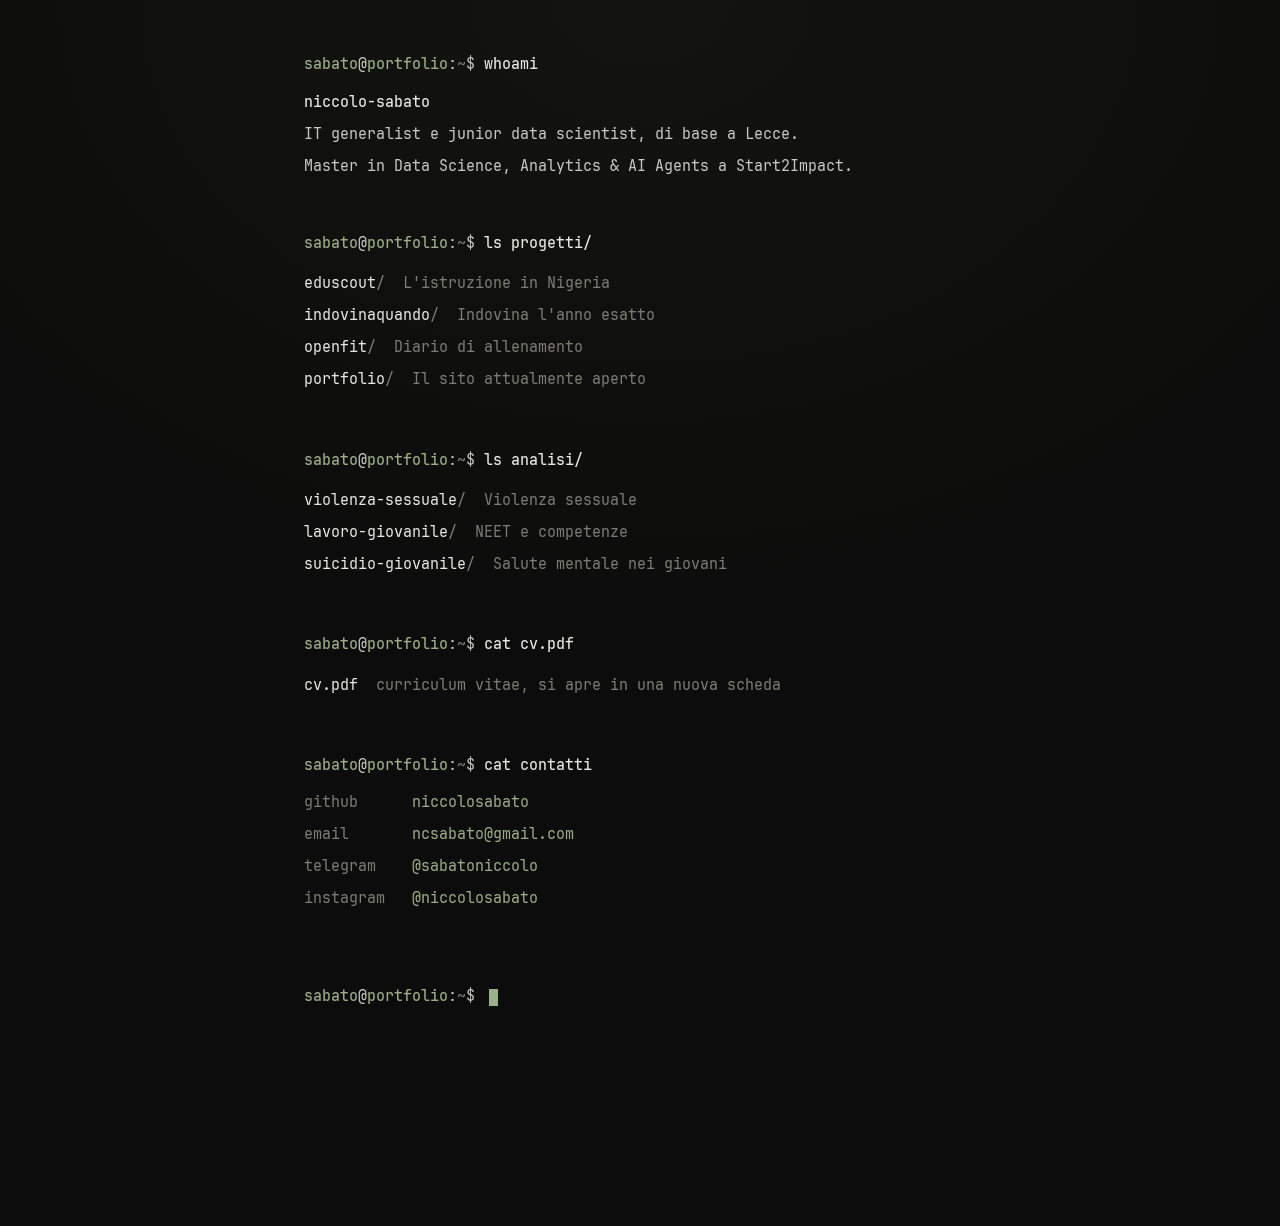
==== commit a5bd0cf8: "La pagina parte da whoami, senza righe di avvio Tolte le tre righe di boot in cima, la nota tecnica " ====
--- a/index.html
+++ b/index.html
@@ -32,9 +32,6 @@
 <div id="terminale">
   <h1 class="fuori-schermo">Portfolio di Niccolò Sabato</h1>
 
-  <!-- Righe di avvio, riempite da js/main.js -->
-  <div id="boot" class="blocco" aria-live="off"></div>
-
   <!-- Le sezioni (whoami, progetti, analisi, cv, contatti) le costruisce
        js/render.js a partire dai file in data/ -->
   <main id="contenuto"></main>
@@ -44,10 +41,6 @@
       <p class="riga-comando">
         <span class="prompt"><b>sabato</b>@<b>portfolio</b>:<span class="perc">~</span>$</span>
         <span class="cursore" aria-hidden="true"></span>
-      </p>
-      <p class="nota-fine">
-        html, css e javascript puri, nessuna dipendenza.
-        <a href="https://niccolosabato.github.io">versione game boy</a>.
       </p>
     </div>
   </footer>
--- a/css/terminal.css
+++ b/css/terminal.css
@@ -56,14 +56,16 @@
 html {
   -webkit-text-size-adjust: 100%;
   scrollbar-color: #2c2c27 var(--sfondo);
+  /* Su Chrome mobile un gradiente con attachment fixed ritarda il repaint
+     durante lo scroll e lascia una banda chiara in fondo alla finestra:
+     il fondo scuro sta qui, sul documento, e il gradiente scorre col testo. */
+  background: var(--sfondo);
 }
 
 body {
   margin: 0;
   min-height: 100dvh;
-  background:
-    radial-gradient(130% 100% at 50% 0%, #131311 0%, var(--sfondo) 55%)
-    fixed;
+  background: radial-gradient(130% 100% at 50% 0%, #131311 0%, var(--sfondo) 55%);
   color: var(--testo);
   font: 400 15px/1.75 "JetBrains Mono", ui-monospace, "Cascadia Mono",
         Menlo, Consolas, monospace;
@@ -205,9 +207,15 @@
   margin: 3.2rem 0 0.7rem;
 }
 
-#boot { margin-top: 0.4rem; }
-#boot .righe > * { margin: 0 0 0.25rem; }
-#boot .versione { color: var(--luminoso); }
+/* La prima sezione apre la pagina: niente margine alto da scrollback. */
+#contenuto > .blocco:first-child > .riga-comando {
+  margin-top: 0.4rem;
+}
+
+.versione {
+  color: var(--luminoso);
+  font-weight: 500;
+}
 
 .righe p { margin: 0 0 0.35rem; }
 
@@ -301,13 +309,7 @@
   margin-top: 4.5rem;
   padding-bottom: max(4rem, 22vh);
 }
-#fine .riga-comando { margin: 0 0 1.4rem; }
-.nota-fine {
-  color: var(--tenue);
-  font-size: 0.85rem;
-}
-.nota-fine a { color: var(--testo); }
-.nota-fine a:hover { color: var(--accento-luce); }
+#fine .riga-comando { margin: 0; }
 
 /* -------------------------------------------------------- schermi stretti */
 
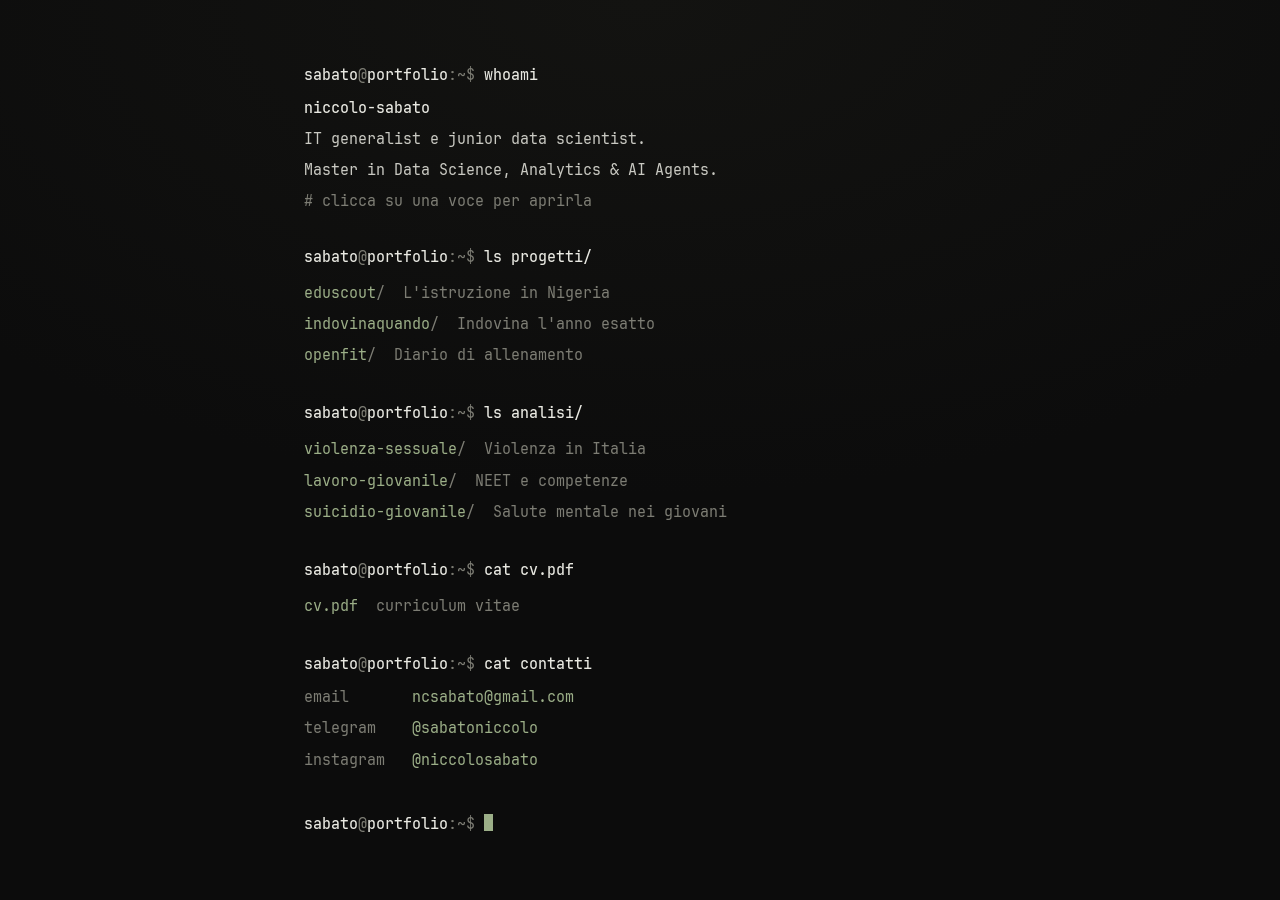
==== commit d2eccf8c: "Il titolo è Sabato Portfolio, e la condivisione ha la sua anteprima" ====
--- a/index.html
+++ b/index.html
@@ -12,10 +12,26 @@
 </script>
 <meta charset="utf-8">
 <meta name="viewport" content="width=device-width, initial-scale=1, viewport-fit=cover">
-<title>Sabato Portfolio CLI</title>
+<title>Sabato Portfolio</title>
 <meta name="description" content="Portfolio di Niccolò Sabato, in stile terminale: progetti software e analisi statistiche.">
 <meta name="theme-color" content="#0c0c0c">
+<!-- og:url e og:image vogliono URL assoluti e puntano alla radice definitiva
+     (niccolosabato.github.io): finché il sito vive come project page le
+     anteprime di condivisione non le trovano, funzionano dopo lo scambio. -->
+<meta property="og:type" content="website">
+<meta property="og:site_name" content="Sabato Portfolio">
+<meta property="og:title" content="Sabato Portfolio">
+<meta property="og:description" content="Portfolio di Niccolò Sabato, in stile terminale: progetti software e analisi statistiche.">
+<meta property="og:url" content="https://niccolosabato.github.io/">
+<meta property="og:image" content="https://niccolosabato.github.io/og.png">
+<meta property="og:image:width" content="2400">
+<meta property="og:image:height" content="1257">
+<meta property="og:image:alt" content="La home del sito, come schermata di terminale">
+<meta property="og:locale" content="it_IT">
+<meta name="twitter:card" content="summary_large_image">
+<link rel="icon" href="favicon.ico" sizes="any">
 <link rel="icon" href="data:image/svg+xml,%3Csvg xmlns='http://www.w3.org/2000/svg' viewBox='0 0 16 16'%3E%3Crect width='16' height='16' fill='%230c0c0c'/%3E%3Ctext x='2' y='12.5' font-family='monospace' font-size='11' fill='%239caf88'%3E%26gt;_%3C/text%3E%3C/svg%3E">
+<link rel="preload" href="fonts/jetbrains-mono-400.woff2" as="font" type="font/woff2" crossorigin>
 <link rel="stylesheet" href="css/terminal.css">
 <script>
   // Prima del primo fotogramma: dice al CSS che JS c'è (i blocchi partono
--- a/css/terminal.css
+++ b/css/terminal.css
@@ -54,6 +54,7 @@
 * { box-sizing: border-box; }
 
 html {
+  height: 100%;
   -webkit-text-size-adjust: 100%;
   scrollbar-color: #2c2c27 var(--sfondo);
   /* Su Chrome mobile un gradiente con attachment fixed ritarda il repaint
@@ -64,11 +65,19 @@
 
 body {
   margin: 0;
-  min-height: 100dvh;
+  height: 100%;
+  overflow: hidden;
   background: radial-gradient(130% 100% at 50% 0%, #131311 0%, var(--sfondo) 55%);
   color: var(--testo);
-  font: 400 15px/1.75 "JetBrains Mono", ui-monospace, "Cascadia Mono",
+  /* Il sito sta in una schermata sola: il carattere si scala sulla finestra
+     perché tutto il contenuto resti dentro. Il minimo fra i due clamp tiene
+     conto dell'altezza (le righe) e della larghezza (le righe che andrebbero
+     a capo). */
+  font-family: "JetBrains Mono", ui-monospace, "Cascadia Mono",
         Menlo, Consolas, monospace;
+  font-weight: 400;
+  font-size: min(clamp(11px, 1.9dvh, 15px), clamp(11px, 3.4vw, 15px));
+  line-height: 1.7;
 }
 
 ::selection {
@@ -78,8 +87,12 @@
 
 #terminale {
   max-width: var(--misura);
+  min-height: 100dvh;
   margin: 0 auto;
-  padding: clamp(18px, 5vh, 56px) clamp(16px, 4vw, 32px) 0;
+  padding: 3dvh clamp(16px, 4vw, 32px);
+  display: flex;
+  flex-direction: column;
+  justify-content: center;
 }
 
 .fuori-schermo {
@@ -123,11 +136,14 @@
 
 /* ------------------------------------------------------- prompt e righe --- */
 
+/* Il prompt è grigio: i separatori attenuati, utente e host chiari. Il
+   salvia resta solo a ciò che si clicca, altrimenti la pagina diventa
+   tutta verde. */
+.prompt { color: var(--tenue); }
 .prompt b {
-  color: var(--accento);
+  color: var(--luminoso);
   font-weight: 500;
 }
-.prompt .perc { color: var(--tenue); }
 
 .riga-comando {
   margin: 0;
@@ -154,6 +170,7 @@
 }
 html.js .visto > .riga-comando .comando {
   animation: scrivi var(--t-cmd, 450ms) steps(var(--n, 12), end) forwards;
+  animation-delay: var(--t0, 0ms);
 }
 @keyframes scrivi {
   to { max-width: calc(var(--n, 12) * 1ch + 4px); }
@@ -162,7 +179,7 @@
 /* Le righe di output compaiono in sequenza, dopo il comando. */
 html.js .visto > .righe > * {
   animation: riga 220ms ease-out both;
-  animation-delay: calc(var(--t-cmd, 450ms) + var(--i, 0) * 45ms);
+  animation-delay: calc(var(--t0, 0ms) + var(--t-cmd, 450ms) + var(--i, 0) * 45ms);
 }
 @keyframes riga {
   from {
@@ -181,35 +198,42 @@
 /* Salto delle animazioni: reduced-motion o richiesta dell'utente. Durata e
    ritardo nulli mandano ogni animazione direttamente allo stato finale. */
 html.istantaneo .blocco:not(.visto) { opacity: 1; }
-html.istantaneo * {
+/* Il cursore finale continua a lampeggiare anche a animazioni saltate: è
+   l'unico moto continuo della pagina, e fermarlo lo fa sembrare morto.
+   Chi ha prefers-reduced-motion lo ferma comunque, con la media query in
+   fondo al file, che vince su tutto. */
+html.istantaneo *:not(.cursore) {
   animation-duration: 0s !important;
   animation-delay: 0s !important;
   transition-duration: 0s !important;
 }
 
-/* Cursore a blocco in fondo alla pagina. */
+/* Cursore a blocco in fondo alla pagina. È un inline-block vuoto, quindi
+   il suo baseline è il bordo inferiore: vertical-align negativo lo fa
+   scendere di un pelo sotto il rigo del testo, come un cursore vero,
+   invece di appoggiarlo alla linea dei discendenti (text-bottom), che lo
+   faceva sembrare seduto più in basso del prompt. */
 .cursore {
   display: inline-block;
   width: 0.62em;
   height: 1.15em;
-  margin-left: 0.5ch;
   background: var(--accento);
-  vertical-align: text-bottom;
+  vertical-align: -0.15em;
   animation: lampeggio 1.15s steps(1) infinite;
 }
 @keyframes lampeggio { 50% { opacity: 0; } }
 
 /* ------------------------------------------------------------- blocchi --- */
 
-.blocco { margin-bottom: 1.2rem; }
+.blocco { margin-bottom: 0; }
 
 .blocco > .riga-comando {
-  margin: 3.2rem 0 0.7rem;
+  margin: 2em 0 0.5em;
 }
 
 /* La prima sezione apre la pagina: niente margine alto da scrollback. */
 #contenuto > .blocco:first-child > .riga-comando {
-  margin-top: 0.4rem;
+  margin-top: 0;
 }
 
 .versione {
@@ -234,9 +258,11 @@
   padding: 0.18rem 0;
 }
 
-/* Il nome è un link o un bottone vestito da link. */
+/* Il nome è un link o un bottone vestito da link. Il salvia è il colore di
+   tutto ciò che è cliccabile su questo sito: nomi in elenco, contatti,
+   azioni, cd .. Il grigio chiaro è testo, quello attenuato note e commenti. */
 .nome {
-  color: var(--luminoso);
+  color: var(--accento);
   font: inherit;
   background: none;
   border: 0;
@@ -252,20 +278,14 @@
   text-underline-offset: 3px;
 }
 .nome .slash { color: var(--tenue); }
-button.nome[aria-expanded="true"] { color: var(--accento); }
 
 .nota { color: var(--tenue); }
 
-/* Scheda del progetto, si apre sotto la riga al clic. */
-.scheda {
-  margin: 0.7rem 0 1.1rem;
-  padding: 0.55rem 0 0.55rem 1.1rem;
-  border-left: 2px solid var(--filo);
-  background: linear-gradient(90deg, var(--rilievo), transparent 55%);
-}
-.scheda[hidden] { display: none; }
-
-.scheda > .riga-comando { margin: 0 0 0.7rem; }
+/* I commenti shell sotto gli elenchi: grigi come ogni commento, nessuno li
+   scambia per output. */
+.commento { color: var(--tenue); }
+
+.indietro { margin-top: 1.4em; }
 
 .campi {
   display: grid;
@@ -306,22 +326,34 @@
 /* --------------------------------------------------------------- fine --- */
 
 #fine {
-  margin-top: 4.5rem;
-  padding-bottom: max(4rem, 22vh);
+  margin-top: 2.2em;
 }
 #fine .riga-comando { margin: 0; }
 
 /* -------------------------------------------------------- schermi stretti */
 
 @media (max-width: 560px) {
-  body { font-size: 14px; }
   .riga-voce {
     flex-wrap: wrap;
     gap: 0 2ch;
   }
-  .nota { font-size: 0.92em; }
+  .nota { font-size: 0.9em; }
   .campi { grid-template-columns: 7ch 1fr; }
   .contatto { grid-template-columns: 10ch 1fr; }
+}
+
+/* --------------------------------------------------------- schermi bassi */
+
+/* Sotto i 600px di altezza (telefono ruotato, finestre minime) una
+   schermata sola non basta più: il carattere è già al minimo e tagliare il
+   contenuto sarebbe peggio di farlo scorrere. */
+@media (max-height: 600px) {
+  body { overflow: auto; }
+  #terminale {
+    min-height: 100dvh;
+    justify-content: flex-start;
+    padding-block: 4dvh;
+  }
 }
 
 /* ------------------------------------------------------------ meno moto --- */
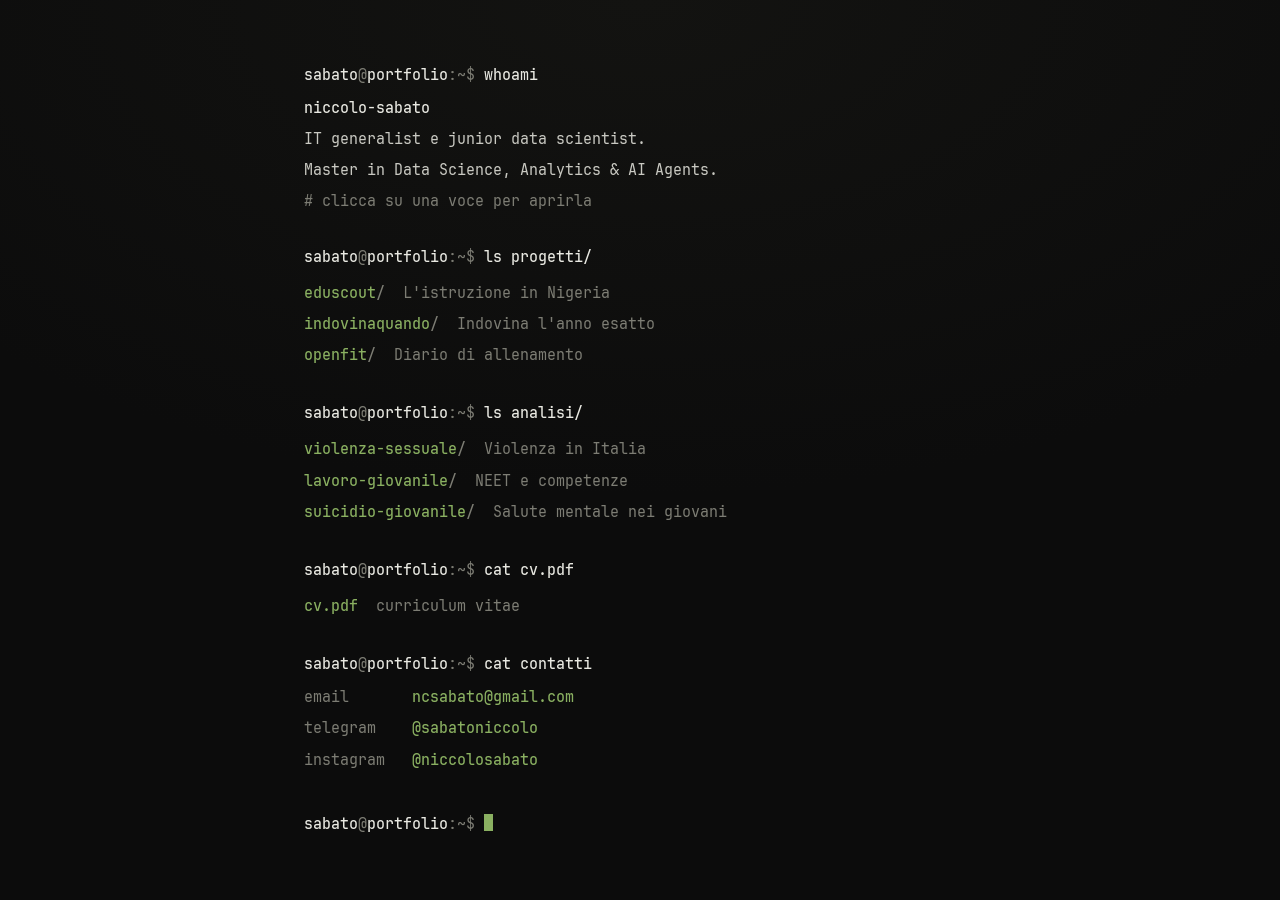
==== commit 2c033788: "fix colori" ====
--- a/index.html
+++ b/index.html
@@ -1,7 +1,7 @@
 <!DOCTYPE html>
 <html lang="it">
 <head>
-<!-- Google tag (gtag.js), stesso ID del sito Game Boy -->
+<!-- Google tag (gtag.js): un solo ID per home, analisi e 404 -->
 <script async src="https://www.googletagmanager.com/gtag/js?id=G-4P77DPPF9D"></script>
 <script>
   window.dataLayer = window.dataLayer || [];
@@ -30,7 +30,7 @@
 <meta property="og:locale" content="it_IT">
 <meta name="twitter:card" content="summary_large_image">
 <link rel="icon" href="favicon.ico" sizes="any">
-<link rel="icon" href="data:image/svg+xml,%3Csvg xmlns='http://www.w3.org/2000/svg' viewBox='0 0 16 16'%3E%3Crect width='16' height='16' fill='%230c0c0c'/%3E%3Ctext x='2' y='12.5' font-family='monospace' font-size='11' fill='%239caf88'%3E%26gt;_%3C/text%3E%3C/svg%3E">
+<link rel="icon" href="data:image/svg+xml,%3Csvg xmlns='http://www.w3.org/2000/svg' viewBox='0 0 16 16'%3E%3Crect width='16' height='16' fill='%230c0c0c'/%3E%3Ctext x='2' y='12.5' font-family='monospace' font-size='11' fill='%238ab061'%3E%26gt;_%3C/text%3E%3C/svg%3E">
 <link rel="preload" href="fonts/jetbrains-mono-400.woff2" as="font" type="font/woff2" crossorigin>
 <link rel="stylesheet" href="css/terminal.css">
 <script>
--- a/css/terminal.css
+++ b/css/terminal.css
@@ -1,5 +1,5 @@
 /* Sabato Portfolio CLI: la pagina è lo scrollback di una sessione di
-   terminale. Tema scuro, grigi neutri, un solo accento verde salvia.
+   terminale. Tema scuro, grigi neutri, un solo accento verde.
    Le animazioni di stampa (macchina da scrivere sui comandi, righe che
    compaiono in sequenza) sono tutte in CSS: JS aggiunge solo le classi
    .visto ai blocchi quando entrano in vista e le variabili --n, --t-cmd, --i.
@@ -42,8 +42,8 @@
   --testo: #c9c9c2;
   --luminoso: #e9e9e2;
   --tenue: #7d7d74;
-  --accento: #9caf88;
-  --accento-luce: #b6c5a2;
+  --accento: #8ab061;
+  --accento-luce: #a1c86d;
   --filo: #262622;
   --rilievo: #141412;
   --misura: 46rem;
@@ -107,6 +107,7 @@
 a {
   color: var(--accento);
   text-decoration: none;
+  font-weight: 500;
 }
 a:hover {
   color: var(--accento-luce);
@@ -137,7 +138,7 @@
 /* ------------------------------------------------------- prompt e righe --- */
 
 /* Il prompt è grigio: i separatori attenuati, utente e host chiari. Il
-   salvia resta solo a ciò che si clicca, altrimenti la pagina diventa
+   verde resta solo a ciò che si clicca, altrimenti la pagina diventa
    tutta verde. */
 .prompt { color: var(--tenue); }
 .prompt b {
@@ -258,12 +259,13 @@
   padding: 0.18rem 0;
 }
 
-/* Il nome è un link o un bottone vestito da link. Il salvia è il colore di
+/* Il nome è un link o un bottone vestito da link. Verde e peso 500 sono di
    tutto ciò che è cliccabile su questo sito: nomi in elenco, contatti,
    azioni, cd .. Il grigio chiaro è testo, quello attenuato note e commenti. */
 .nome {
   color: var(--accento);
   font: inherit;
+  font-weight: 500;
   background: none;
   border: 0;
   margin: 0;
